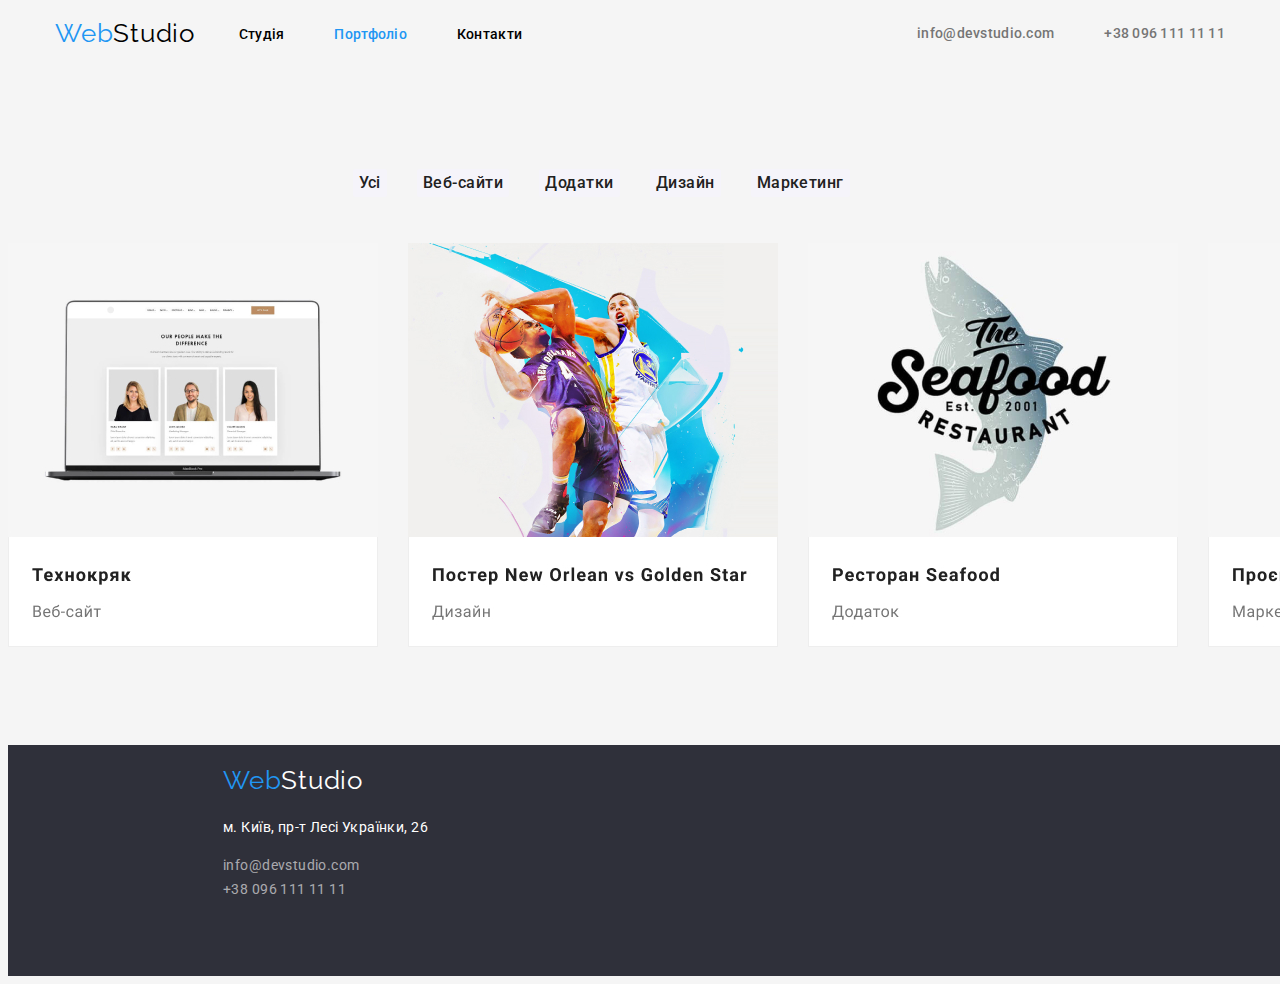
==== portfolio.html @ d66f5936 "css cubes" ====
<!DOCTYPE html>
<html lang="en">
<head>
    <meta charset="UTF-8">
    <meta http-equiv="X-UA-Compatible" content="IE=edge">
    <meta name="viewport" content="width=device-width, initial-scale=1.0">
    <link rel="stylesheet" href="https://cdnjs.cloudflare.com/ajax/libs/modern-normalize/1.1.0/modern-normalize.min.css" integrity="sha512-wpPYUAdjBVSE4KJnH1VR1HeZfpl1ub8YT/NKx4PuQ5NmX2tKuGu6U/JRp5y+Y8XG2tV+wKQpNHVUX03MfMFn9Q==" crossorigin="anonymous" referrerpolicy="no-referrer" />
    <link rel="stylesheet" href="./css/styles.css">
    <link rel="preconnect" href="https://fonts.googleapis.com">
    <link rel="preconnect" href="https://fonts.gstatic.com" crossorigin>
    <link href="https://fonts.googleapis.com/css2?family=Raleway:wght@700&family=Roboto:wght@400;500;700;900&display=swap" rel="stylesheet">
    <title>WebStudio</title>
</head>
<body>
  <header>
    <div class="container">
      <div class="container-header">
    <nav class="header-nav">
      <a class="logo" href="WebStudio"> <span class="logos">Web</span>Studio</a>
        <ul class="site-nav">
          <li><a href="./index.html" class="link">Студія</a></li>
          <li><a href="./portfolio.html" class="link-current">Портфоліо</a></li>
          <li><a href="#" class="link">Контакти</a></li>
    </ul>
    </nav>
    <a href="mailto:info@devstudio.com" class="contact">info@devstudio.com  </a>
    <a href="tel:+380961111111" class="contact" >+38 096 111 11 11</a>
  </div>
  </div>
  </header>
  <main>
    <section class="section"> 
      <div class="container-images">
      <div class="container-buuton">
      <ul class="dot">
        <li>
          <button type="button" class="button-link">Усі</button>
        </li>
        <li>
          <button type="button" class="button-link">Веб-сайти</button>
        </li>
      <li>
        <button type="button" class="button-link">Додатки</button>
      </li>
      <Li>
        <button type="button" class="button-link">Дизайн</button>
      </Li>
      <li>
      <button type="button" class="button-link">Маркетинг</button>
        </li>
      </ul> 
    </div>
    
      <div class="images-box">
        <ul class="dot">
          <li>
            <img src="./images/project1.jpg" alt="дві жінки і чоловік на моніторі ноутбука" width="370">
          </li>
          <li>
            <img src="./images/project2.jpg" alt="два чоловіка грають в баскетбол" width="370">
          </li>
          <li>
            <img src="./images/project3.jpg" alt="риба за написом" width="370">
          </li>
          <li>
            <img src="./images/project4.jpg" alt="навушники" width="370">
          </li> 
          <li>
            <img src="./images/project5.jpg" alt="біла та рожева коробка" width="370">
          </li> 
          <li>
            <img src="./images/project6.jpg" alt="монітор" width="370">
          </li>
           <li>
            <img src="./images/project7.jpg" alt="відкритий журнал" width="370">
          </li>
           <li>
            <img src="./images/project8.jpg" alt="біла бірка с чорними літерами" width="370">
          </li> 
          <li>
            <img src="./images/project9.jpg" alt="руки на клавіатурі" width="370">
          </li>
        </ul> 
      </div>
    </div>
    </section>
  </main>
  <footer class="caption">
    <div class="container">
      <div class="logo-box">
        <a class="logo-footer" href="WebStudio"> <span class="logos">Web</span>Studio</a>
      </div>
      <div class="adres-box">
        <address class="adres">
          м. Київ, пр-т Лесі Українки, 26
        </address> 
        <address>
    <ul class="addres">
            <li><a href="mailto:info@devstudio.com" class="addres">info@devstudio.com </a></li>
            <li><a href="tel:+380961111111" class="addres">+38 096 111 11 11</a></li>
          </ul>
        </address>
      </div>
    
  </div>
  </footer>
</body>
</html>
---- css/styles.css ----
*{
    box-sizing: border-box;
}

:root{
    --color-button: #FFF;
    --color-logo: #2196F3;
    --color-title: #212121;
}

body{
    font-family: 'Roboto';
    color: #000;
    background: #F5F5F5;
   }

   .container{
    max-width: 1200px;
    margin-left: auto;
    margin-right: auto;
   }
.container-header{
    display: flex;
    justify-content: space-between;
    align-items: center;
    gap: 50px;
    margin-left: 15px;
    margin-right: 15px;
}
.header-nav{
    display: flex;
    justify-content: space-between;
    flex-grow: 1;
    align-items: center;
}
.logo{
    font-family: 'Raleway';
    font-size: 26px;
    line-height: 1.2;
    letter-spacing: 0.03em;
  color: #000; 
  text-decoration: none; 
    
}
.logos{
    font-family: 'Raleway';
    font-size: 26px;
    line-height: 1.2;
    letter-spacing: 0.03em;
    color: var(--color-logo);  
}
.logo-footer{
    font-family: 'Raleway';
    font-size: 26px;
    line-height: 1.2;
    letter-spacing: 0.03em;
  color: var(--color-button); 
  text-decoration: none; 
}
.dot{
    list-style-type: none; 
    display: flex;
    justify-content: space-between;
    padding: 0;
    gap: 30px;
    

}

/*верхня лінія*/

.site-nav .link
{
color: #000;
font-weight: 500;
font-size: 14px;
line-height: 1.14;
letter-spacing: 0.02em;
text-decoration: none;
list-style-type: none;
}
.site-nav{
list-style-type: none;
display: flex;
gap: 50px;
margin-right: 345px;
}
.link:hover{
    color: var(--color-logo);
    font-weight: 500;
font-size: 14px;
line-height: 1.14;
letter-spacing: 0.02em;

}
.link-current{
    color: var(--color-logo);
    font-weight: 500;
font-size: 14px;
line-height: 1.14;
letter-spacing: 0.02em;
text-decoration: none;
}

.section{
   padding-top: 94px;
  
}
/* cекція перша*/
.caption{
    background: #2F303A;
    width: 1600px;
    margin-left: auto;
    margin-right: auto;
    
    
}
.container-caption{
    max-width: 1600px;
    margin-left: auto;
    margin-right: auto;
}
.caption-box{ 
    padding-top: 200px; 
    padding-left: 450px;
    padding-right: 450px;
    padding-bottom: 30px;
}
.slogan{
font-weight: 900;
font-size: 44px;
line-height: 1.36;
text-align: center;
letter-spacing: 0.06em;
text-transform: uppercase;
color: var(--color-button);
}
/*кнопка*/

.button{
    background: var(--color-logo);
    color: var(--color-button);
    cursor: pointer;
    font-family: 'Roboto';
    font-style: normal;
    font-size: 16px;
    line-height: 1.87;
    letter-spacing: 0.06em;
    font-family: 'Roboto';
    font-weight: 700;

    display: flex;
align-items: center;
text-align: center;
border: 0px;
border-radius: 2px;

padding: 10px 32px;

}
.button-link{
    color: var(--color-title);
    font-family: 'Roboto';
font-style: normal;
    background: #F5F4FA;
    cursor: pointer;
    font-weight: 500;
font-size: 16px;
line-height: 1.62;
text-align: center;
letter-spacing: 0.03em;
border: 0;
    border-radius: 2px;

}
.button-link:hover
{
    color: var(--color-button);
    background: var(--color-logo);
}
.button-box{
   padding-left: 690px;
    padding-right: 690px;
    padding-bottom: 200px;  

    }
/*секція друга*/

.title{
    font-family: 'Roboto';
font-size: 14px;
line-height: 1.14;
letter-spacing: 0.03em;
text-transform: uppercase;
color: var(--color-title);
}
.text{
    font-family: 'Roboto';
font-size: 14px;
line-height: 1.7;
letter-spacing: 0.03em;
color: #757575;

}
.container-text{
    width: 1200px;
    margin-left: auto;
    margin-right: auto;
    margin: 0 auto;
    padding: 0 15px;  
}
.text-box {
    display: flex;  
    display: inline-block;
    width: 270px;

}

/*секция третя*/

.container-subtitle{
    width: 1200px; 
    margin-left: auto;
    margin-right: auto;

}
.subtitle-box{
    
    margin-top: 50px; 
    
}

/*секція четверта*/

.subtitle{
    font-family: 'Roboto';
font-size: 36px;
line-height: 1.16;
text-align: center;
letter-spacing: 0.03em;
color: var(--color-title);

}
.container-img{
    width: 1600px;
    margin-left: auto;
    margin-right: auto;
    margin-bottom: 94px;
    

}
.img-box{
    
    flex-basis: calc((100%-90px)/4);
    width: 1200px;
    margin-left: auto;
    margin-right: auto;
   
    
}

/*підвал*/

.contact{
    font-weight: 500;
font-size: 14px;
line-height: 1.14;
letter-spacing: 0.02em;
text-decoration: none;
color: #757575;
}
.contact:hover
{
color: var(--color-logo);
}

.adres{
    font-style: normal;
font-size: 14px;
line-height: 1.71;
letter-spacing: 0.03em;
color: var(--color-button) ;
text-decoration: none;
}
.addres{
    font-style: normal;
font-size: 14px;
line-height: 1.71;
letter-spacing: 0.03em;
color: rgba(255, 255, 255, 0.6);
text-decoration: none;
list-style-type: none;
padding: 0;


}

.logo-box{
    padding-top: 20px;
    padding-left: 15px;
}

.adres-box{
    display: block;
    padding-top: 20px;
padding-left: 15px;
padding-bottom: 60px;

}
/*секція портфоліо*/

.container-buuton{
    display: flex;
   width: 575px;
    margin-left: auto;
    margin-right: auto;
    margin-bottom: 30px;
}
.container-images{
    display: block;
    margin-bottom: 94px;
    
}
.images-box{
   
}
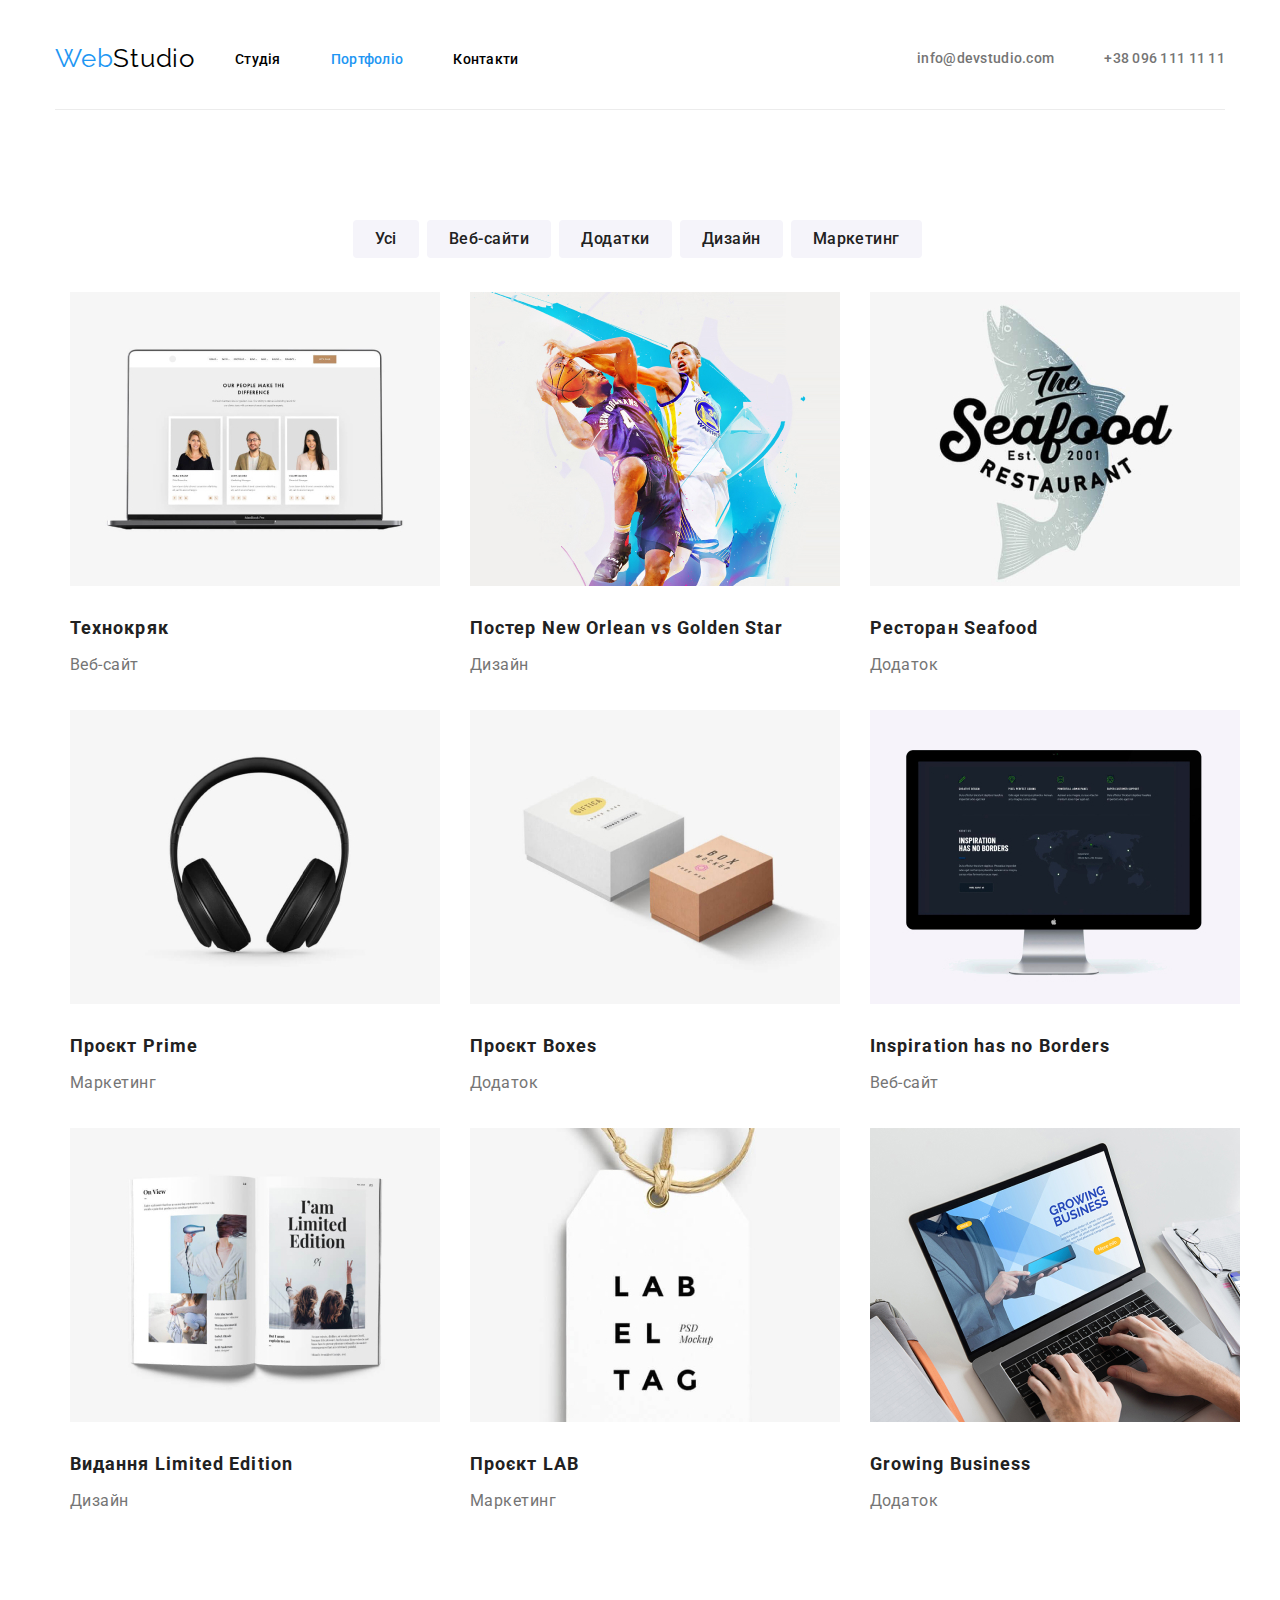
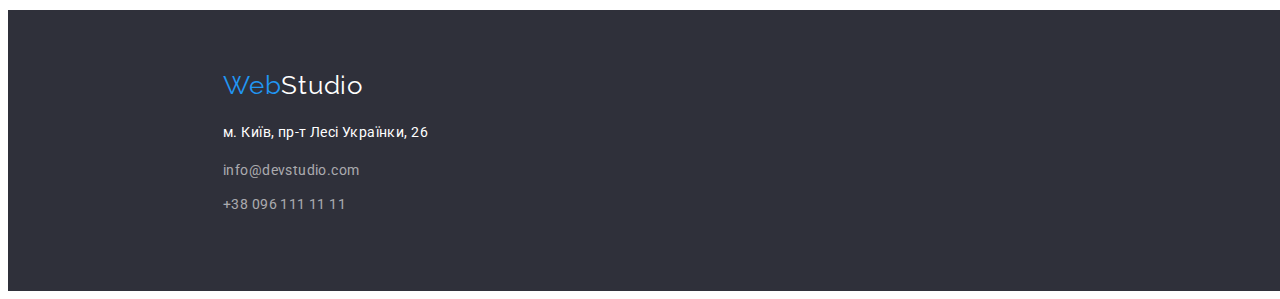
==== commit 3f50477e: "css update" ====
--- a/portfolio.html
+++ b/portfolio.html
@@ -32,7 +32,7 @@
     <section class="section"> 
       <div class="container-images">
       <div class="container-buuton">
-      <ul class="dot">
+      <ul class="dot-button">
         <li>
           <button type="button" class="button-link">Усі</button>
         </li>
@@ -50,42 +50,57 @@
         </li>
       </ul> 
     </div>
-    
-      <div class="images-box">
-        <ul class="dot">
+        <ul class="dot-portfolio">
           <li>
-            <img src="./images/project1.jpg" alt="дві жінки і чоловік на моніторі ноутбука" width="370">
+            <img src="./images/port1.jpg" alt="дві жінки і чоловік на моніторі ноутбука" width="370">
+          <h3 class="description">Технокряк</h3>
+          <p class="paragraph">Веб-сайт</p>
           </li>
           <li>
-            <img src="./images/project2.jpg" alt="два чоловіка грають в баскетбол" width="370">
+            <img src="./images/port2.jpg" alt="два чоловіка грають в баскетбол" width="370">
+            <h3 class="description">Постер New Orlean vs Golden Star</h3>
+            <p class="paragraph">Дизайн</p>
           </li>
           <li>
-            <img src="./images/project3.jpg" alt="риба за написом" width="370">
+            <img src="./images/port3.jpg" alt="риба за написом" width="370">
+            <h3 class="description">Ресторан Seafood</h3>
+            <p class="paragraph">Додаток</p>
           </li>
           <li>
-            <img src="./images/project4.jpg" alt="навушники" width="370">
+            <img src="./images/port4.jpg" alt="навушники" width="370">
+            <h3 class="description">Проєкт Prime</h3>
+            <p class="paragraph">Маркетинг</p>
           </li> 
           <li>
-            <img src="./images/project5.jpg" alt="біла та рожева коробка" width="370">
+            <img src="./images/port5.jpg" alt="біла та рожева коробка" width="370">
+            <h3 class="description">Проєкт Boxes</h3>
+            <p class="paragraph">Додаток</p>
           </li> 
           <li>
-            <img src="./images/project6.jpg" alt="монітор" width="370">
+            <img src="./images/port6.jpg" alt="монітор" width="370">
+            <h3 class="description">Inspiration has no Borders</h3>
+            <p class="paragraph">Веб-сайт</p>
           </li>
            <li>
-            <img src="./images/project7.jpg" alt="відкритий журнал" width="370">
+            <img src="./images/port7.jpg" alt="відкритий журнал" width="370">
+            <h3 class="description">Видання Limited Edition</h3>
+            <p class="paragraph">Дизайн</p>
           </li>
            <li>
-            <img src="./images/project8.jpg" alt="біла бірка с чорними літерами" width="370">
+            <img src="./images/port8.jpg" alt="біла бірка с чорними літерами" width="370">
+           <h3 class="description">Проєкт LAB</h3>
+            <p class="paragraph">Маркетинг</p>
           </li> 
           <li>
-            <img src="./images/project9.jpg" alt="руки на клавіатурі" width="370">
+            <img src="./images/port9.jpg" alt="руки на клавіатурі" width="370">
+            <h3 class="description">Growing Business</h3>
+            <p class="paragraph">Додаток</p>
           </li>
         </ul> 
-      </div>
     </div>
     </section>
   </main>
-  <footer class="caption">
+  <footer class="caption-footer">
     <div class="container">
       <div class="logo-box">
         <a class="logo-footer" href="WebStudio"> <span class="logos">Web</span>Studio</a>
@@ -96,8 +111,8 @@
         </address> 
         <address>
     <ul class="addres">
-            <li><a href="mailto:info@devstudio.com" class="addres">info@devstudio.com </a></li>
-            <li><a href="tel:+380961111111" class="addres">+38 096 111 11 11</a></li>
+            <li class="adress"><a href="mailto:info@devstudio.com" class="addres">info@devstudio.com </a></li>
+            <li class="adress"><a href="tel:+380961111111" class="addres">+38 096 111 11 11</a></li>
           </ul>
         </address>
       </div>
--- a/css/styles.css
+++ b/css/styles.css
@@ -11,13 +11,13 @@
 body{
     font-family: 'Roboto';
     color: #000;
-    background: #F5F5F5;
    }
 
    .container{
     max-width: 1200px;
     margin-left: auto;
     margin-right: auto;
+    
    }
 .container-header{
     display: flex;
@@ -26,12 +26,16 @@
     gap: 50px;
     margin-left: 15px;
     margin-right: 15px;
-}
+    border-bottom: 1px solid #ECECEC;
+    
+}
+
 .header-nav{
     display: flex;
-    justify-content: space-between;
     flex-grow: 1;
     align-items: center;
+    margin-top: 25px;
+    margin-bottom: 25px;
 }
 .logo{
     font-family: 'Raleway';
@@ -67,6 +71,7 @@
 
 }
 
+
 /*верхня лінія*/
 
 .site-nav .link
@@ -83,7 +88,7 @@
 list-style-type: none;
 display: flex;
 gap: 50px;
-margin-right: 345px;
+
 }
 .link:hover{
     color: var(--color-logo);
@@ -112,6 +117,8 @@
     width: 1600px;
     margin-left: auto;
     margin-right: auto;
+    padding-top: 200px;
+    padding-bottom: 200px;
     
     
 }
@@ -119,12 +126,6 @@
     max-width: 1600px;
     margin-left: auto;
     margin-right: auto;
-}
-.caption-box{ 
-    padding-top: 200px; 
-    padding-left: 450px;
-    padding-right: 450px;
-    padding-bottom: 30px;
 }
 .slogan{
 font-weight: 900;
@@ -134,6 +135,9 @@
 letter-spacing: 0.06em;
 text-transform: uppercase;
 color: var(--color-button);
+width: 700px;
+margin-left: auto;
+    margin-right: auto;
 }
 /*кнопка*/
 
@@ -149,13 +153,14 @@
     font-family: 'Roboto';
     font-weight: 700;
 
-    display: flex;
-align-items: center;
-text-align: center;
-border: 0px;
-border-radius: 2px;
-
-padding: 10px 32px;
+    display: block;
+    align-items: center;
+    text-align: center;
+    border: 0px;
+    border-radius: 2px;
+    padding: 10px 32px;
+    margin-left: auto;
+    margin-right: auto;
 
 }
 .button-link{
@@ -170,7 +175,13 @@
 text-align: center;
 letter-spacing: 0.03em;
 border: 0;
-    border-radius: 2px;
+    border-radius: 4px;
+    padding-top: 6px;
+    padding-bottom: 6px;
+    padding-left: 22px;
+    padding-right: 22px;
+  
+    
 
 }
 .button-link:hover
@@ -178,12 +189,7 @@
     color: var(--color-button);
     background: var(--color-logo);
 }
-.button-box{
-   padding-left: 690px;
-    padding-right: 690px;
-    padding-bottom: 200px;  
-
-    }
+
 /*секція друга*/
 
 .title{
@@ -206,7 +212,6 @@
     width: 1200px;
     margin-left: auto;
     margin-right: auto;
-    margin: 0 auto;
     padding: 0 15px;  
 }
 .text-box {
@@ -225,7 +230,8 @@
 
 }
 .subtitle-box{
-    
+    padding-left: 15px;
+    padding-right: 15px;
     margin-top: 50px; 
     
 }
@@ -242,11 +248,11 @@
 
 }
 .container-img{
-    width: 1600px;
     margin-left: auto;
     margin-right: auto;
     margin-bottom: 94px;
-    
+    padding-left: 15px;
+    padding-right: 15px;
 
 }
 .img-box{
@@ -258,9 +264,34 @@
    
     
 }
+.name{
+font-family: 'Roboto';
+font-style: normal;
+font-weight: 500;
+font-size: 16px;
+line-height: 1.18;
+text-align: center;
+letter-spacing: 0.03em;
+color: var(--color-title);
+padding-top: 30px;
+}
+.post{
+font-size: 16px;
+line-height: 1.18;
+text-align: center;
+letter-spacing: 0.03em;
+color: #757575;
+padding-top: 10px;
+}
 
 /*підвал*/
 
+.caption-footer{
+    background: #2F303A;
+    width: 1600px;
+    margin-left: auto;
+    margin-right: auto;
+}
 .contact{
     font-weight: 500;
 font-size: 14px;
@@ -281,6 +312,7 @@
 letter-spacing: 0.03em;
 color: var(--color-button) ;
 text-decoration: none;
+
 }
 .addres{
     font-style: normal;
@@ -291,36 +323,83 @@
 text-decoration: none;
 list-style-type: none;
 padding: 0;
-
-
 }
 
 .logo-box{
-    padding-top: 20px;
+    padding-top: 60px;
     padding-left: 15px;
 }
 
 .adres-box{
     display: block;
     padding-top: 20px;
-padding-left: 15px;
-padding-bottom: 60px;
-
+    padding-left: 15px;
+    padding-bottom: 60px;
+
+}
+.adress{
+    margin-top: 10px;
 }
 /*секція портфоліо*/
 
 .container-buuton{
-    display: flex;
-   width: 575px;
-    margin-left: auto;
-    margin-right: auto;
+    display: block;
+   margin-left: auto;
+   margin-right: auto;
     margin-bottom: 30px;
+    width: 575px;
+    
+    
 }
 .container-images{
+    width: 1200px;
+    margin: 0 auto;
+    padding-left: 15px;
+    padding-right: 15px;
     display: block;
     margin-bottom: 94px;
     
+    
 }
 .images-box{
+   display: flex;
    
-}
+   
+}
+.dot-portfolio{
+    width: 1200px;
+    list-style-type: none; 
+    flex-wrap: wrap;
+    display: flex;
+    justify-content: space-between;
+    padding: 0;
+    gap: 30px;
+    margin-top: 34px;
+    margin-bottom: 94px;
+    padding-left: 15px;
+    padding-right: 15px;
+}
+.dot-button{
+    
+    list-style-type: none; 
+    display: flex;
+    padding: 0;
+    gap: 8px;  
+}
+.description{
+    font-size: 18px;
+line-height: 2;
+letter-spacing: 0.06em;
+color: var(--color-title);
+padding-top: 20px;
+margin: 0;
+
+}
+.paragraph{
+font-size: 16px;
+line-height: 1.88;
+letter-spacing: 0.03em;
+color: #757575;
+padding-top: 4px;
+margin: 0;
+}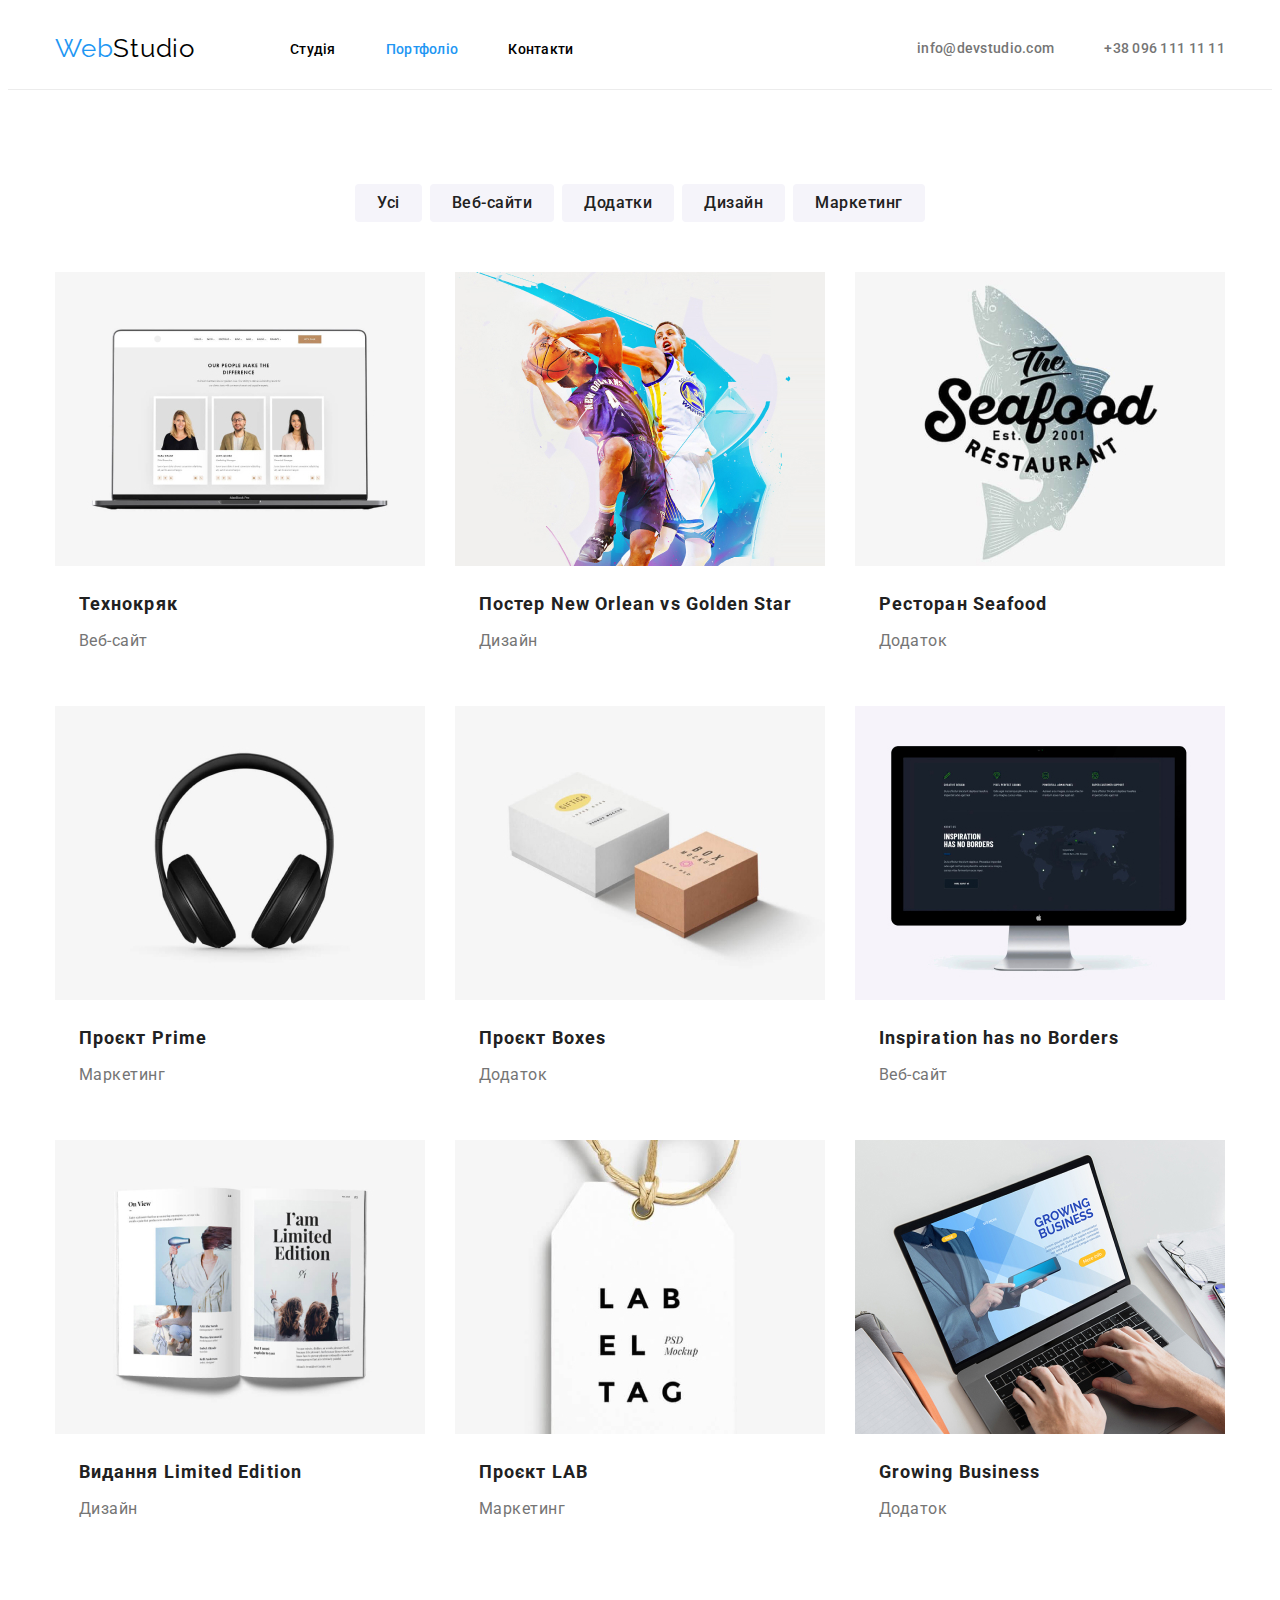
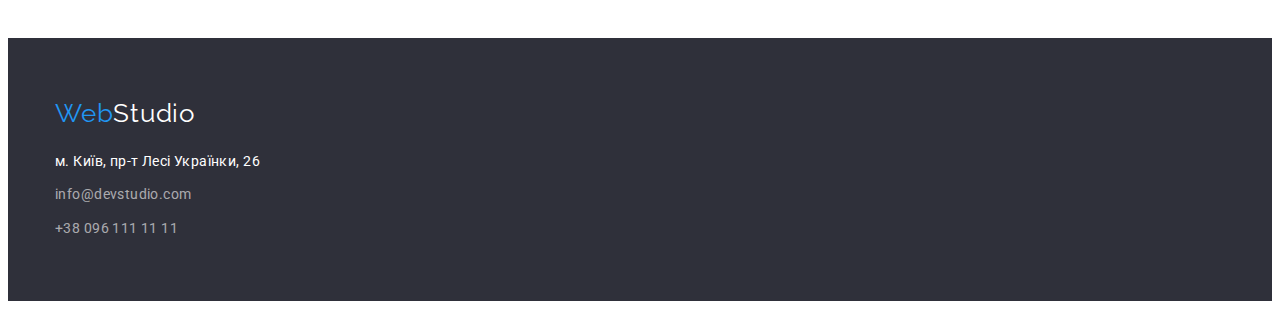
==== commit 76588913: "attempt" ====
--- a/portfolio.html
+++ b/portfolio.html
@@ -12,9 +12,9 @@
     <title>WebStudio</title>
 </head>
 <body>
-  <header>
+  <header class="header">
     <div class="container">
-      <div class="container-header">
+      <div class="menu"> 
     <nav class="header-nav">
       <a class="logo" href="WebStudio"> <span class="logos">Web</span>Studio</a>
         <ul class="site-nav">
@@ -23,15 +23,16 @@
           <li><a href="#" class="link">Контакти</a></li>
     </ul>
     </nav>
-    <a href="mailto:info@devstudio.com" class="contact">info@devstudio.com  </a>
+    <div class="contacte"> 
+      <a href="mailto:info@devstudio.com" class="contact">info@devstudio.com  </a>
     <a href="tel:+380961111111" class="contact" >+38 096 111 11 11</a>
-  </div>
+    </div>
+      </div>
   </div>
   </header>
   <main>
     <section class="section"> 
-      <div class="container-images">
-      <div class="container-buuton">
+      <div class="container">
       <ul class="dot-button">
         <li>
           <button type="button" class="button-link">Усі</button>
@@ -49,51 +50,65 @@
       <button type="button" class="button-link">Маркетинг</button>
         </li>
       </ul> 
-    </div>
+    
         <ul class="dot-portfolio">
           <li>
             <img src="./images/port1.jpg" alt="дві жінки і чоловік на моніторі ноутбука" width="370">
-          <h3 class="description">Технокряк</h3>
-          <p class="paragraph">Веб-сайт</p>
+          <div class="description"> 
+            <h3 class="text-box">Технокряк</h3>
+            <p class="paragraph">Веб-сайт</p>
+          </div>
           </li>
           <li>
             <img src="./images/port2.jpg" alt="два чоловіка грають в баскетбол" width="370">
-            <h3 class="description">Постер New Orlean vs Golden Star</h3>
+            <div class="description"> 
+            <h3 class="text-box">Постер New Orlean vs Golden Star</h3>
             <p class="paragraph">Дизайн</p>
+          </div>
           </li>
           <li>
             <img src="./images/port3.jpg" alt="риба за написом" width="370">
-            <h3 class="description">Ресторан Seafood</h3>
+            <div class="description">
+             <h3 class="text-box">Ресторан Seafood</h3>
             <p class="paragraph">Додаток</p>
+          </div>
           </li>
           <li>
             <img src="./images/port4.jpg" alt="навушники" width="370">
-            <h3 class="description">Проєкт Prime</h3>
+            <div class="description"> 
+            <h3 class="text-box">Проєкт Prime</h3>
             <p class="paragraph">Маркетинг</p>
+          </div>
           </li> 
           <li>
             <img src="./images/port5.jpg" alt="біла та рожева коробка" width="370">
-            <h3 class="description">Проєкт Boxes</h3>
+            <div class="description"> 
+            <h3 class="text-box">Проєкт Boxes</h3>
             <p class="paragraph">Додаток</p>
+          </div>
           </li> 
           <li>
             <img src="./images/port6.jpg" alt="монітор" width="370">
-            <h3 class="description">Inspiration has no Borders</h3>
+            <div class="description"> 
+            <h3 class="text-box">Inspiration has no Borders</h3>
             <p class="paragraph">Веб-сайт</p>
           </li>
            <li>
             <img src="./images/port7.jpg" alt="відкритий журнал" width="370">
-            <h3 class="description">Видання Limited Edition</h3>
+            <div class="description"> 
+            <h3 class="text-box">Видання Limited Edition</h3>
             <p class="paragraph">Дизайн</p>
           </li>
            <li>
             <img src="./images/port8.jpg" alt="біла бірка с чорними літерами" width="370">
-           <h3 class="description">Проєкт LAB</h3>
+            <div class="description"> 
+            <h3 class="text-box">Проєкт LAB</h3>
             <p class="paragraph">Маркетинг</p>
           </li> 
           <li>
             <img src="./images/port9.jpg" alt="руки на клавіатурі" width="370">
-            <h3 class="description">Growing Business</h3>
+            <div class="description"> 
+            <h3 class="text-box">Growing Business</h3>
             <p class="paragraph">Додаток</p>
           </li>
         </ul> 
@@ -105,7 +120,7 @@
       <div class="logo-box">
         <a class="logo-footer" href="WebStudio"> <span class="logos">Web</span>Studio</a>
       </div>
-      <div class="adres-box">
+        
         <address class="adres">
           м. Київ, пр-т Лесі Українки, 26
         </address> 
@@ -115,8 +130,6 @@
             <li class="adress"><a href="tel:+380961111111" class="addres">+38 096 111 11 11</a></li>
           </ul>
         </address>
-      </div>
-    
   </div>
   </footer>
 </body>
--- a/css/styles.css
+++ b/css/styles.css
@@ -7,35 +7,53 @@
     --color-logo: #2196F3;
     --color-title: #212121;
 }
+.container{
+    max-width: 1200px;
+    padding-left: 15px;
+    padding-right: 15px;
+   margin: 0;
+   margin-left: auto;
+   margin-right: auto;
+   
+   }
+   
 
 body{
     font-family: 'Roboto';
-    color: #000;
-   }
-
-   .container{
-    max-width: 1200px;
-    margin-left: auto;
-    margin-right: auto;
-    
-   }
-.container-header{
-    display: flex;
-    justify-content: space-between;
-    align-items: center;
-    gap: 50px;
-    margin-left: 15px;
-    margin-right: 15px;
-    border-bottom: 1px solid #ECECEC;
-    
-}
+    color: #000;}
+   
+h1, h2, h3, p {
+        margin: 0;
+    }
+ul{
+        list-style: none;
+        padding-left: 0;
+        margin: 0;
+    }
+    
+a{
+        text-decoration: none;
+    color: inherit;
+    }
+    
+    img{
+        display: block;
+        max-width: 100%;
+        height: auto;
+        font-style: normal;
+    }
+    
+    address {
+        font-style: normal;
+    }
 
 .header-nav{
     display: flex;
     flex-grow: 1;
     align-items: center;
-    margin-top: 25px;
-    margin-bottom: 25px;
+    padding-top: 25px;
+    padding-bottom: 25px;
+    
 }
 .logo{
     font-family: 'Raleway';
@@ -60,6 +78,7 @@
     letter-spacing: 0.03em;
   color: var(--color-button); 
   text-decoration: none; 
+
 }
 .dot{
     list-style-type: none; 
@@ -70,7 +89,10 @@
     
 
 }
-
+.section{
+    padding-bottom: 94px;
+   
+ }
 
 /*верхня лінія*/
 
@@ -88,6 +110,7 @@
 list-style-type: none;
 display: flex;
 gap: 50px;
+padding-left: 95px;
 
 }
 .link:hover{
@@ -106,27 +129,40 @@
 letter-spacing: 0.02em;
 text-decoration: none;
 }
-
-.section{
-   padding-top: 94px;
-  
-}
+.contact{
+    font-weight: 500;
+font-size: 14px;
+line-height: 1.14;
+letter-spacing: 0.02em;
+text-decoration: none;
+color: #757575;
+
+}
+.contact:hover
+{
+color: var(--color-logo);
+}
+.menu{
+    display: flex;
+    flex-grow: 1;
+    align-items: center;
+}
+.contacte{
+    display: flex;
+gap: 50px;
+}
+
+
+
 /* cекція перша*/
 .caption{
     background: #2F303A;
-    width: 1600px;
-    margin-left: auto;
-    margin-right: auto;
     padding-top: 200px;
     padding-bottom: 200px;
     
     
 }
-.container-caption{
-    max-width: 1600px;
-    margin-left: auto;
-    margin-right: auto;
-}
+
 .slogan{
 font-weight: 900;
 font-size: 44px;
@@ -193,12 +229,13 @@
 /*секція друга*/
 
 .title{
-    font-family: 'Roboto';
+    
 font-size: 14px;
 line-height: 1.14;
 letter-spacing: 0.03em;
 text-transform: uppercase;
 color: var(--color-title);
+padding-bottom: 10px;
 }
 .text{
     font-family: 'Roboto';
@@ -208,62 +245,26 @@
 color: #757575;
 
 }
-.container-text{
-    width: 1200px;
-    margin-left: auto;
-    margin-right: auto;
-    padding: 0 15px;  
-}
-.text-box {
-    display: flex;  
-    display: inline-block;
-    width: 270px;
-
-}
+
 
 /*секция третя*/
 
-.container-subtitle{
-    width: 1200px; 
-    margin-left: auto;
-    margin-right: auto;
-
-}
-.subtitle-box{
-    padding-left: 15px;
-    padding-right: 15px;
-    margin-top: 50px; 
-    
-}
+
 
 /*секція четверта*/
 
 .subtitle{
-    font-family: 'Roboto';
+   
 font-size: 36px;
 line-height: 1.16;
 text-align: center;
 letter-spacing: 0.03em;
 color: var(--color-title);
-
-}
-.container-img{
-    margin-left: auto;
-    margin-right: auto;
-    margin-bottom: 94px;
-    padding-left: 15px;
-    padding-right: 15px;
-
-}
-.img-box{
-    
-    flex-basis: calc((100%-90px)/4);
-    width: 1200px;
-    margin-left: auto;
-    margin-right: auto;
-   
-    
-}
+padding-bottom: 50px;
+
+}
+
+
 .name{
 font-family: 'Roboto';
 font-style: normal;
@@ -288,21 +289,11 @@
 
 .caption-footer{
     background: #2F303A;
-    width: 1600px;
-    margin-left: auto;
-    margin-right: auto;
-}
-.contact{
-    font-weight: 500;
-font-size: 14px;
-line-height: 1.14;
-letter-spacing: 0.02em;
-text-decoration: none;
-color: #757575;
-}
-.contact:hover
-{
-color: var(--color-logo);
+}
+
+.logo-box{
+    padding-top: 60px;
+    padding-bottom: 20px;
 }
 
 .adres{
@@ -323,51 +314,16 @@
 text-decoration: none;
 list-style-type: none;
 padding: 0;
-}
-
-.logo-box{
-    padding-top: 60px;
-    padding-left: 15px;
-}
-
-.adres-box{
-    display: block;
-    padding-top: 20px;
-    padding-left: 15px;
-    padding-bottom: 60px;
-
-}
+padding-bottom: 60px;
+}
+
 .adress{
     margin-top: 10px;
 }
 /*секція портфоліо*/
 
-.container-buuton{
-    display: block;
-   margin-left: auto;
-   margin-right: auto;
-    margin-bottom: 30px;
-    width: 575px;
-    
-    
-}
-.container-images{
-    width: 1200px;
-    margin: 0 auto;
-    padding-left: 15px;
-    padding-right: 15px;
-    display: block;
-    margin-bottom: 94px;
-    
-    
-}
-.images-box{
-   display: flex;
-   
-   
-}
+
 .dot-portfolio{
-    width: 1200px;
     list-style-type: none; 
     flex-wrap: wrap;
     display: flex;
@@ -375,23 +331,26 @@
     padding: 0;
     gap: 30px;
     margin-top: 34px;
-    margin-bottom: 94px;
-    padding-left: 15px;
-    padding-right: 15px;
+    
 }
 .dot-button{
     
-    list-style-type: none; 
-    display: flex;
-    padding: 0;
-    gap: 8px;  
+    display: flex;
+    gap: 8px; 
+    margin-top: 94px; 
+    margin-bottom: 50px;
+    justify-content: center;
+    
 }
 .description{
+    padding: 20px 24px;
+}
+.text-box
+{
     font-size: 18px;
 line-height: 2;
 letter-spacing: 0.06em;
 color: var(--color-title);
-padding-top: 20px;
 margin: 0;
 
 }
@@ -402,4 +361,7 @@
 color: #757575;
 padding-top: 4px;
 margin: 0;
+}
+.header{
+    border-bottom: 1px solid #ECECEC;
 }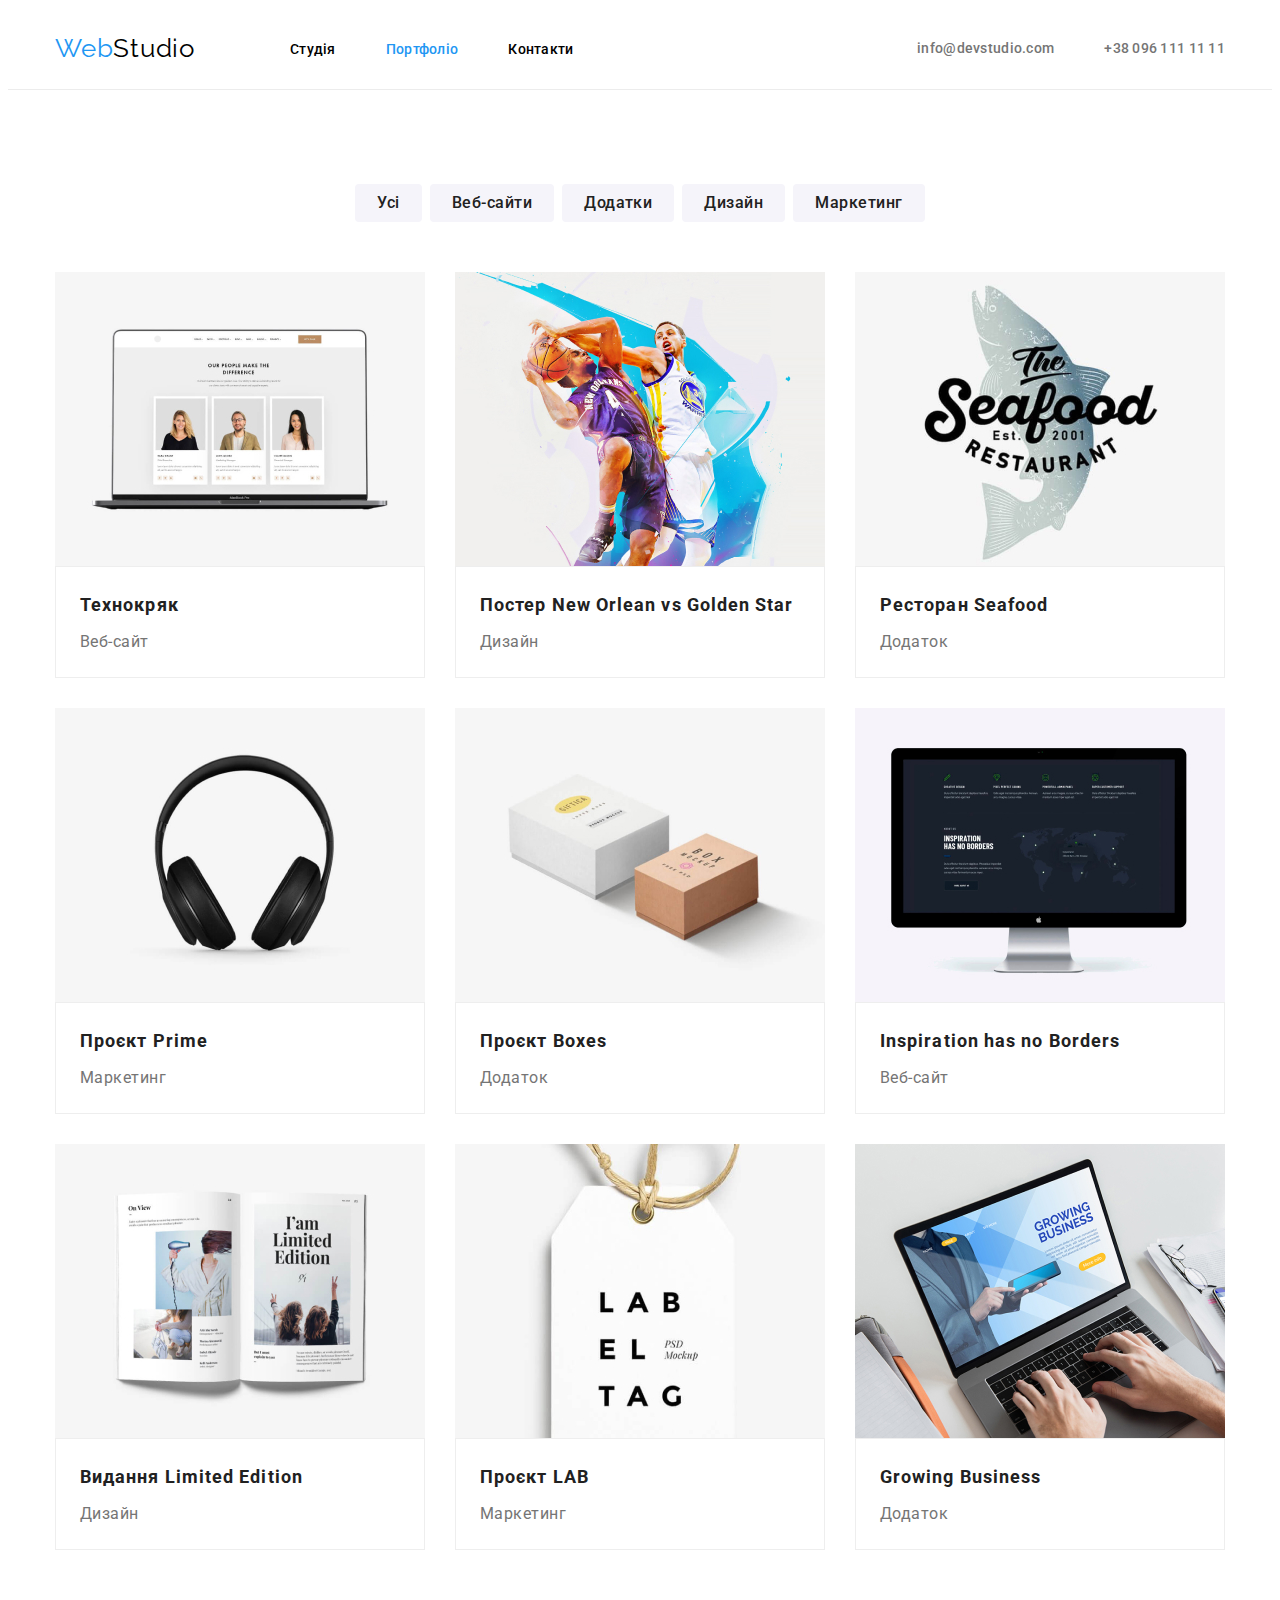
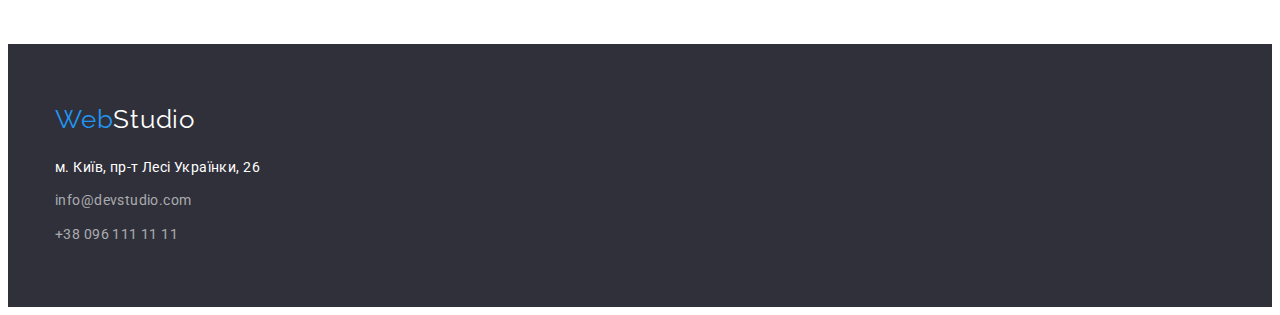
==== commit c7d495bc: "try four" ====
--- a/portfolio.html
+++ b/portfolio.html
@@ -31,7 +31,7 @@
   </div>
   </header>
   <main>
-    <section class="section"> 
+    <section class="section-portfolio"> 
       <div class="container">
       <ul class="dot-button">
         <li>
--- a/css/styles.css
+++ b/css/styles.css
@@ -91,7 +91,7 @@
 }
 .section{
     padding-bottom: 94px;
-   
+  
  }
 
 /*верхня лінія*/
@@ -156,7 +156,7 @@
 
 /* cекція перша*/
 .caption{
-    background: #2F303A;
+    
     padding-top: 200px;
     padding-bottom: 200px;
     
@@ -174,6 +174,10 @@
 width: 700px;
 margin-left: auto;
     margin-right: auto;
+    margin-bottom: 30px;
+}
+.section-slogan{
+    background: #2F303A;
 }
 /*кнопка*/
 
@@ -245,6 +249,10 @@
 color: #757575;
 
 }
+.section-title{
+    margin-top: 94px;
+    margin-bottom: 94px;
+}
 
 
 /*секция третя*/
@@ -260,8 +268,17 @@
 text-align: center;
 letter-spacing: 0.03em;
 color: var(--color-title);
-padding-bottom: 50px;
-
+margin-bottom: 50px;
+}
+
+.subtitle-box{
+    font-size: 36px;
+    line-height: 1.16;
+    text-align: center;
+    letter-spacing: 0.03em;
+    color: var(--color-title);
+    margin-bottom: 50px;
+    padding-top: 94px;  
 }
 
 
@@ -293,7 +310,7 @@
 
 .logo-box{
     padding-top: 60px;
-    padding-bottom: 20px;
+   margin-bottom: 20px;
 }
 
 .adres{
@@ -327,7 +344,7 @@
     list-style-type: none; 
     flex-wrap: wrap;
     display: flex;
-    justify-content: space-between;
+    
     padding: 0;
     gap: 30px;
     margin-top: 34px;
@@ -337,13 +354,14 @@
     
     display: flex;
     gap: 8px; 
-    margin-top: 94px; 
+    
     margin-bottom: 50px;
     justify-content: center;
     
 }
 .description{
     padding: 20px 24px;
+    border: 1px solid #EEEEEE;
 }
 .text-box
 {
@@ -364,4 +382,8 @@
 }
 .header{
     border-bottom: 1px solid #ECECEC;
+}
+.section-portfolio{
+    padding-top: 94px;
+    padding-bottom: 94px;
 }